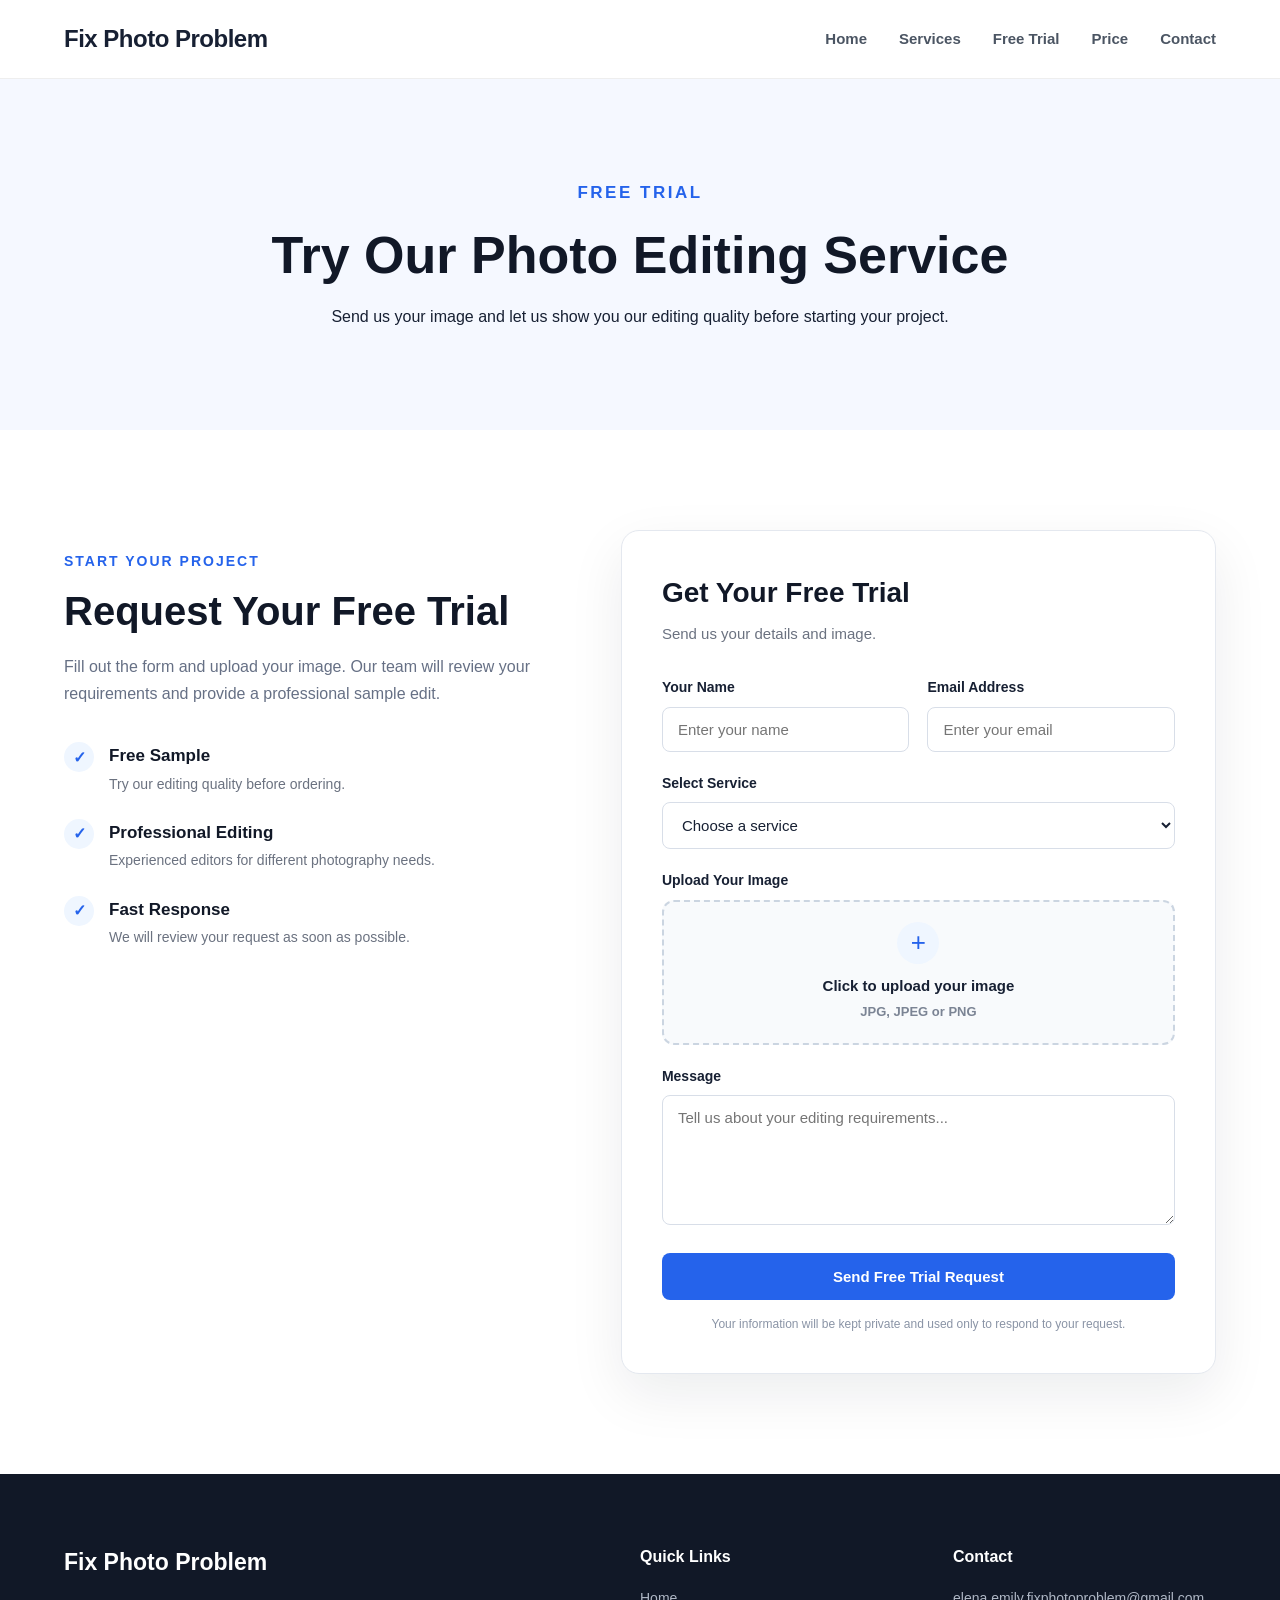
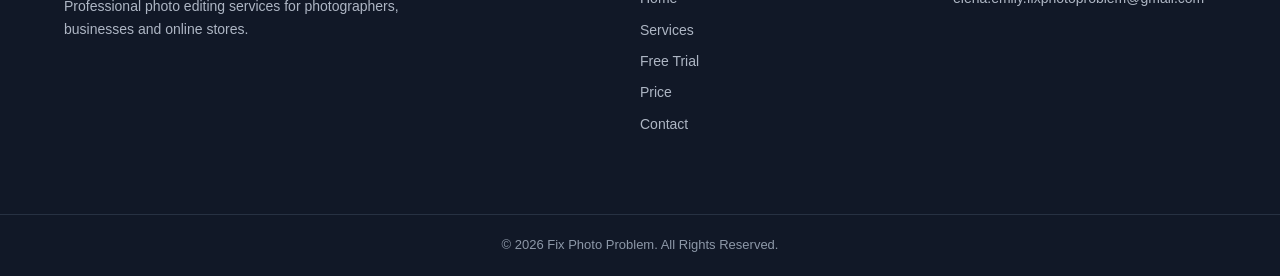
==== free-trial.html @ 63836fd4 "Update free-trial.html" ====
<!DOCTYPE html>
<html lang="en">

<head>
    <meta charset="UTF-8">
    <meta name="viewport" content="width=device-width, initial-scale=1.0">

    <title>Free Trial | Fix Photo Problem</title>

    <link rel="icon" type="image/png" href="images/favicon.png">

    <link rel="stylesheet" href="css/style.css">
</head>

<body>

<header class="header">

    <div class="container nav-container">

        <a href="index.html" class="logo">
            Fix Photo Problem
        </a>

        <nav class="navbar">

            <a href="index.html">Home</a>
            <a href="services.html">Services</a>
            <a href="free-trial.html">Free Trial</a>
            <a href="price.html">Price</a>
            <a href="contact.html">Contact</a>

        </nav>

    </div>

</header>


<!-- PAGE HERO -->

<section class="page-hero">

    <div class="container">

        <p class="small-title">
            FREE TRIAL
        </p>

        <h1>
            Try Our Photo Editing Service
        </h1>

        <p>
            Send us your image and let us show you our editing quality
            before starting your project.
        </p>

    </div>

</section>


<!-- FREE TRIAL -->

<section class="free-trial-section">

    <div class="container">

        <div class="free-trial-wrapper">


            <!-- LEFT SIDE -->

            <div class="trial-info">

                <p class="trial-label">
                    START YOUR PROJECT
                </p>

                <h2>
                    Request Your Free Trial
                </h2>

                <p class="trial-description">
                    Fill out the form and upload your image.
                    Our team will review your requirements and
                    provide a professional sample edit.
                </p>


                <div class="trial-benefit">

                    <div class="benefit-item">

                        <div class="benefit-icon">
                            ✓
                        </div>

                        <div>
                            <h3>Free Sample</h3>

                            <p>
                                Try our editing quality before ordering.
                            </p>
                        </div>

                    </div>


                    <div class="benefit-item">

                        <div class="benefit-icon">
                            ✓
                        </div>

                        <div>
                            <h3>Professional Editing</h3>

                            <p>
                                Experienced editors for different
                                photography needs.
                            </p>
                        </div>

                    </div>


                    <div class="benefit-item">

                        <div class="benefit-icon">
                            ✓
                        </div>

                        <div>
                            <h3>Fast Response</h3>

                            <p>
                                We will review your request as soon
                                as possible.
                            </p>
                        </div>

                    </div>

                </div>

            </div>


            <!-- FORM -->

            <div class="trial-form-card">

                <div class="form-header">

                    <h2>
                        Get Your Free Trial
                    </h2>

                    <p>
                        Send us your details and image.
                    </p>

                </div>


                <form
                    action="https://formsubmit.co/elena.emily.fixphotoproblem@gmail.com"
                    method="POST"
                    enctype="multipart/form-data"
                >

                    <!-- FORM SETTINGS -->

                    <input
                        type="hidden"
                        name="_subject"
                        value="New Free Trial Request - Fix Photo Problem"
                    >

                    <input
                        type="hidden"
                        name="_template"
                        value="table"
                    >


                    <div class="form-row">

                        <div class="form-group">

                            <label for="name">
                                Your Name
                            </label>

                            <input
                                type="text"
                                id="name"
                                name="name"
                                placeholder="Enter your name"
                                required
                            >

                        </div>


                        <div class="form-group">

                            <label for="email">
                                Email Address
                            </label>

                            <input
                                type="email"
                                id="email"
                                name="email"
                                placeholder="Enter your email"
                                required
                            >

                        </div>

                    </div>


                    <div class="form-group">

                        <label for="service">
                            Select Service
                        </label>

                        <select
                            id="service"
                            name="service"
                            required
                        >

                            <option value="">
                                Choose a service
                            </option>

                            <option value="Newborn Photo Editing Service">
                                Newborn Photo Editing Service
                            </option>

                            <option value="Maternity Photo Editing Service">
                                Maternity Photo Editing Service
                            </option>

                            <option value="Headshot Photo Editing Service">
                                Headshot Photo Editing Service
                            </option>

                            <option value="Product Photo Editing Service">
                                Product Photo Editing Service
                            </option>

                            <option value="Real Estate Photo Editing Service">
                                Real Estate Photo Editing Service
                            </option>

                            <option value="Ghost Mannequin Photo Editing Service">
                                Ghost Mannequin Photo Editing Service
                            </option>

                        </select>

                    </div>


                    <!-- IMAGE UPLOAD -->

                    <div class="form-group">

                        <label>
                            Upload Your Image
                        </label>

                        <div class="upload-box">

                            <input
                                type="file"
                                id="image"
                                name="attachment"
                                accept=".jpg,.jpeg,.png"
                                required
                            >

                            <label
                                for="image"
                                class="upload-label"
                            >

                                <span class="upload-icon">
                                    +
                                </span>

                                <strong>
                                    Click to upload your image
                                </strong>

                                <small>
                                    JPG, JPEG or PNG
                                </small>

                            </label>

                            <p
                                id="file-name"
                                style="margin-top: 8px; font-size: 13px; color: #2563eb;"
                            ></p>

                        </div>

                    </div>


                    <!-- MESSAGE -->

                    <div class="form-group">

                        <label for="message">
                            Message
                        </label>

                        <textarea
                            id="message"
                            name="message"
                            rows="5"
                            placeholder="Tell us about your editing requirements..."
                        ></textarea>

                    </div>


                    <!-- SUBMIT -->

                    <button
                        type="submit"
                        class="trial-submit-btn"
                    >
                        Send Free Trial Request
                    </button>


                    <p class="form-note">
                        Your information will be kept private and used
                        only to respond to your request.
                    </p>

                </form>

            </div>

        </div>

    </div>

</section>


<!-- FOOTER -->

<footer class="footer">

    <div class="container footer-content">


        <div>

            <h3>
                Fix Photo Problem
            </h3>

            <p>
                Professional photo editing services for photographers,
                businesses and online stores.
            </p>

        </div>


        <div>

            <h4>
                Quick Links
            </h4>

            <a href="index.html">Home</a>
            <a href="services.html">Services</a>
            <a href="free-trial.html">Free Trial</a>
            <a href="price.html">Price</a>
            <a href="contact.html">Contact</a>

        </div>


        <div>

            <h4>
                Contact
            </h4>

            <p>
                elena.emily.fixphotoproblem@gmail.com
            </p>

        </div>

    </div>


    <div class="copyright">

        © 2026 Fix Photo Problem. All Rights Reserved.

    </div>

</footer>


<!-- SHOW SELECTED FILE NAME -->

<script>

document.getElementById("image").addEventListener("change", function () {

    const fileName = document.getElementById("file-name");

    if (this.files.length > 0) {

        fileName.textContent =
            "Selected file: " + this.files[0].name;

    } else {

        fileName.textContent = "";

    }

});

</script>


</body>
</html>
---- css/style.css ----
/* ================================
   GLOBAL STYLES
================================ */

* {
    margin: 0;
    padding: 0;
    box-sizing: border-box;
}

html {
    scroll-behavior: smooth;
}

body {
    font-family: Arial, Helvetica, sans-serif;
    color: #172033;
    background: #ffffff;
    line-height: 1.6;
}

a {
    text-decoration: none;
    color: inherit;
}

img {
    max-width: 100%;
}

.container {
    width: 90%;
    max-width: 1200px;
    margin: auto;
}


/* ================================
   HEADER
================================ */

.header {
    background: #ffffff;
    border-bottom: 1px solid #eeeeee;
    position: sticky;
    top: 0;
    z-index: 1000;
}

.nav-container {
    min-height: 78px;
    display: flex;
    align-items: center;
    justify-content: space-between;
}

.logo {
    font-size: 24px;
    font-weight: 800;
    color: #172033;
    letter-spacing: -0.5px;
}

.logo img {
    height: 45px;
    width: auto;
    max-width: 180px;
    display: block;
    object-fit: contain;
}

.navbar {
    display: flex;
    align-items: center;
    gap: 32px;
}

.navbar a {
    font-size: 15px;
    font-weight: 600;
    color: #4b5563;
    transition: 0.3s ease;
}

.navbar a:hover {
    color: #2563eb;
}


/* ================================
   HOME HERO
================================ */

.hero {
    min-height: 650px;
    display: flex;
    align-items: center;
    justify-content: center;
    background:
        linear-gradient(
            90deg,
            #f5f8ff 0%,
            #ffffff 100%
        );
}

.hero-content {
    width: 100%;
    display: flex;
    align-items: center;
    justify-content: center;
    text-align: center;
}

.hero-text {
    width: 100%;
    max-width: 900px;
    margin: 0 auto;
}


/* PROFESSIONAL PHOTO EDITING SERVICE */

.small-title {
    color: #2563eb;
    font-size: 17px;
    font-weight: 800;
    letter-spacing: 2.5px;
    margin-bottom: 20px;
    text-align: center;
}


/* MAIN HEADING */

.hero h1 {
    font-size: 50px;
    line-height: 1.15;
    letter-spacing: -1px;
    margin-bottom: 25px;
    color: #111827;
}

.hero h1 span {
    display: block;
    color: #2563eb;
}


/* DESCRIPTION */

.hero-text > p:not(.small-title) {
    max-width: 720px;
    margin: 0 auto 35px;
    font-size: 17px;
    color: #667085;
}


/* HERO BUTTONS */

.hero-buttons {
    display: flex;
    justify-content: center;
    align-items: center;
    gap: 15px;
    flex-wrap: wrap;
}


/* ================================
   BUTTONS
================================ */

.btn {
    display: inline-block;
    padding: 14px 25px;
    border-radius: 8px;
    font-size: 15px;
    font-weight: 700;
    transition: all 0.3s ease;
}

.primary-btn {
    background: #2563eb;
    color: #ffffff;
}

.primary-btn:hover {
    background: #1d4ed8;
    transform: translateY(-2px);
}

.secondary-btn {
    background: #ffffff;
    color: #172033;
    border: 1px solid #d9dee8;
}

.secondary-btn:hover {
    border-color: #2563eb;
    color: #2563eb;
}

.white-btn {
    background: #ffffff;
    color: #172033;
}

.white-btn:hover {
    transform: translateY(-2px);
}


/* ================================
   SECTION HEADING
================================ */

.section-heading {
    text-align: center;
    max-width: 700px;
    margin: 0 auto 55px;
}

.section-heading p {
    color: #2563eb;
    font-size: 13px;
    font-weight: 800;
    letter-spacing: 2px;
    margin-bottom: 10px;
}

.section-heading h2 {
    font-size: 42px;
    line-height: 1.2;
    color: #111827;
    margin-bottom: 15px;
}

.section-heading span {
    color: #6b7280;
    font-size: 17px;
}


/* ================================
   SERVICES
================================ */

.services-section {
    padding: 100px 0;
    background: #ffffff;
}

.service-grid {
    display: grid;
    grid-template-columns: repeat(3, 1fr);
    gap: 25px;
}

.service-card {
    display: flex;
    align-items: center;
    gap: 22px;
    padding: 22px;
    border: 1px solid #e6e9ef;
    border-radius: 14px;
    background: #ffffff;
    transition: all 0.3s ease;
    min-height: 220px;
}

.service-card:hover {
    transform: translateY(-7px);
    border-color: #c9d8ff;
    box-shadow: 0 18px 45px rgba(30, 64, 175, 0.10);
}


/* SERVICE IMAGE */

.service-image {
    flex: 0 0 125px;
    width: 125px;
    height: 155px;
    overflow: hidden;
    border-radius: 10px;
    background: #f1f4f8;
}

.service-image img {
    width: 100%;
    height: 100%;
    display: block;
    object-fit: cover;
}


/* SERVICE CONTENT */

.service-info {
    flex: 1;
}

.service-number {
    display: none;
}

.service-card h3 {
    font-size: 21px;
    line-height: 1.3;
    margin-bottom: 13px;
    color: #111827;
}

.service-card p {
    color: #6b7280;
    font-size: 15px;
    line-height: 1.6;
    margin-bottom: 20px;
}

.service-link {
    color: #2563eb;
    font-size: 14px;
    font-weight: 700;
}

.service-link:hover {
    color: #1d4ed8;
}


/* ================================
   WHY CHOOSE US
================================ */

.why-section {
    padding: 100px 0;
    background: #f7f9fc;
}

.features-grid {
    display: grid;
    grid-template-columns: repeat(4, 1fr);
    gap: 20px;
}

.feature {
    background: #ffffff;
    padding: 30px;
    border-radius: 12px;
    border: 1px solid #e8ebf0;
}

.feature h3 {
    font-size: 19px;
    margin-bottom: 12px;
    color: #111827;
}

.feature p {
    color: #6b7280;
    font-size: 14px;
}


/* ================================
   FREE TRIAL CTA
================================ */

.trial-section {
    padding: 100px 0;
    background: #2563eb;
}

.trial-content {
    text-align: center;
    color: #ffffff;
}

.trial-content p {
    font-size: 13px;
    font-weight: 800;
    letter-spacing: 2px;
    margin-bottom: 12px;
}

.trial-content h2 {
    font-size: 43px;
    line-height: 1.2;
    margin-bottom: 15px;
}

.trial-content span {
    display: block;
    font-size: 17px;
    margin-bottom: 30px;
}


/* ================================
   FOOTER
================================ */

.footer {
    background: #111827;
    color: #ffffff;
}

.footer-content {
    padding: 70px 0;
    display: grid;
    grid-template-columns: 2fr 1fr 1fr;
    gap: 50px;
}

.footer h3 {
    font-size: 23px;
    margin-bottom: 15px;
}

.footer h4 {
    font-size: 16px;
    margin-bottom: 18px;
}

.footer p {
    color: #aeb6c4;
    font-size: 14px;
    max-width: 400px;
}

.footer a {
    display: block;
    color: #aeb6c4;
    font-size: 14px;
    margin-bottom: 9px;
    transition: 0.3s ease;
}

.footer a:hover {
    color: #ffffff;
}

.copyright {
    border-top: 1px solid #273142;
    text-align: center;
    padding: 20px;
    color: #8d98a8;
    font-size: 13px;
}


/* ================================
   PAGE HERO
================================ */

.page-hero {
    padding: 100px 0;
    text-align: center;
    background: #f5f8ff;
}

.page-hero h1 {
    max-width: 850px;
    margin: 0 auto 18px;
    font-size: 52px;
    line-height: 1.15;
    color: #111827;
}

.page-hero > p:last-child {
    max-width: 650px;
    margin: 0 auto;
    color: #667085;
    font-size: 17px;
}


/* ================================
   SERVICE DETAIL PAGE
================================ */

.service-detail-grid {
    display: grid;
    grid-template-columns: 1fr 1fr;
    gap: 60px;
    align-items: center;
}

.service-detail-content {
    max-width: 600px;
}

.service-detail-content h2 {
    font-size: 38px;
    line-height: 1.2;
    color: #111827;
    margin-bottom: 20px;
}

.service-detail-content p {
    color: #667085;
    font-size: 16px;
    line-height: 1.8;
    margin-bottom: 18px;
}

.service-detail-content .btn {
    margin-top: 12px;
}

.service-detail-image {
    width: 100%;
    background: #f1f4f8;
    overflow: hidden;
    border-radius: 16px;
}

.service-detail-image img {
    width: 100%;
    height: auto;
    display: block;
}


/* ================================
   BEFORE & AFTER SECTION
================================ */

.before-after-section {
    padding: 100px 0;
    background: #f7f9fc;
}

.before-after-grid {
    display: grid;
    grid-template-columns: 1fr 1fr;
    gap: 30px;
    max-width: 1000px;
    margin: 0 auto;
}

.before-after-card {
    background: #ffffff;
    border: 1px solid #e5e9f0;
    border-radius: 14px;
    overflow: hidden;
    text-align: center;
    transition: 0.3s ease;
}

.before-after-card:hover {
    transform: translateY(-5px);
    box-shadow: 0 15px 35px rgba(15, 23, 42, 0.08);
}

.before-after-image {
    width: 100%;
    background: #eef1f5;
    overflow: hidden;
}

.before-after-image img {
    width: 100%;
    display: block;
    object-fit: contain;
}

.before-after-card h3 {
    padding: 18px;
    font-size: 18px;
    color: #111827;
}


/* ================================
   FREE TRIAL PAGE
================================ */

.free-trial-section {
    padding: 100px 0;
    background: #ffffff;
}

.free-trial-wrapper {
    display: grid;
    grid-template-columns: 0.9fr 1.1fr;
    gap: 70px;
    align-items: start;
}


/* LEFT CONTENT */

.trial-info {
    padding-top: 20px;
}

.trial-label {
    color: #2563eb;
    font-size: 14px;
    font-weight: 800;
    letter-spacing: 2px;
    margin-bottom: 15px;
}

.trial-info h2 {
    font-size: 40px;
    line-height: 1.2;
    color: #111827;
    margin-bottom: 18px;
}

.trial-description {
    color: #667085;
    font-size: 16px;
    line-height: 1.7;
    max-width: 500px;
    margin-bottom: 35px;
}


/* BENEFITS */

.trial-benefit {
    display: flex;
    flex-direction: column;
    gap: 24px;
}

.benefit-item {
    display: flex;
    align-items: flex-start;
    gap: 15px;
}

.benefit-icon {
    width: 30px;
    height: 30px;
    min-width: 30px;
    display: flex;
    align-items: center;
    justify-content: center;
    background: #eff6ff;
    color: #2563eb;
    border-radius: 50%;
    font-weight: 800;
}

.benefit-item h3 {
    font-size: 17px;
    color: #111827;
    margin-bottom: 3px;
}

.benefit-item p {
    color: #6b7280;
    font-size: 14px;
}


/* FORM CARD */

.trial-form-card {
    background: #ffffff;
    border: 1px solid #e4e8ef;
    border-radius: 18px;
    padding: 40px;
    box-shadow: 0 20px 55px rgba(15, 23, 42, 0.08);
}

.form-header {
    margin-bottom: 30px;
}

.form-header h2 {
    font-size: 28px;
    color: #111827;
    margin-bottom: 7px;
}

.form-header p {
    color: #6b7280;
    font-size: 15px;
}


/* FORM ROW */

.form-row {
    display: grid;
    grid-template-columns: 1fr 1fr;
    gap: 18px;
}


/* FORM GROUP */

.form-group {
    margin-bottom: 20px;
}

.form-group label {
    display: block;
    font-size: 14px;
    font-weight: 700;
    color: #172033;
    margin-bottom: 8px;
}


/* INPUTS */

.form-group input[type="text"],
.form-group input[type="email"],
.form-group select,
.form-group textarea {
    width: 100%;
    padding: 13px 15px;
    border: 1px solid #d8dee8;
    border-radius: 8px;
    background: #ffffff;
    color: #172033;
    font-family: Arial, Helvetica, sans-serif;
    font-size: 15px;
    outline: none;
    transition: 0.25s ease;
}

.form-group input[type="text"]:focus,
.form-group input[type="email"]:focus,
.form-group select:focus,
.form-group textarea:focus {
    border-color: #2563eb;
    box-shadow: 0 0 0 3px rgba(37, 99, 235, 0.10);
}

.form-group textarea {
    resize: vertical;
    min-height: 130px;
}


/* UPLOAD BOX */

.upload-box {
    position: relative;
}

.upload-box input[type="file"] {
    position: absolute;
    width: 1px;
    height: 1px;
    opacity: 0;
}

.upload-label {
    width: 100%;
    min-height: 145px;
    border: 2px dashed #cbd5e1;
    border-radius: 12px;
    background: #f8fafc;
    display: flex !important;
    flex-direction: column;
    align-items: center;
    justify-content: center;
    text-align: center;
    cursor: pointer;
    transition: 0.25s ease;
}

.upload-label:hover {
    border-color: #2563eb;
    background: #f5f8ff;
}

.upload-icon {
    width: 42px;
    height: 42px;
    border-radius: 50%;
    background: #eff6ff;
    color: #2563eb;
    display: flex;
    align-items: center;
    justify-content: center;
    font-size: 26px;
    font-weight: 400;
    margin-bottom: 10px;
}

.upload-label strong {
    color: #172033;
    font-size: 15px;
    margin-bottom: 4px;
}

.upload-label small {
    color: #7b8494;
    font-size: 13px;
}


/* SUBMIT BUTTON */

.trial-submit-btn {
    width: 100%;
    padding: 15px 20px;
    border: none;
    border-radius: 8px;
    background: #2563eb;
    color: #ffffff;
    font-size: 15px;
    font-weight: 700;
    cursor: pointer;
    transition: 0.3s ease;
}

.trial-submit-btn:hover {
    background: #1d4ed8;
    transform: translateY(-2px);
}


/* FORM NOTE */

.form-note {
    text-align: center;
    margin-top: 15px;
    color: #8a94a6;
    font-size: 12px;
    line-height: 1.5;
}


/* ================================
   TABLET RESPONSIVE
================================ */

@media (max-width: 900px) {

    .navbar {
        gap: 15px;
    }

    .hero h1 {
        font-size: 44px;
    }

    .service-grid {
        grid-template-columns: repeat(2, 1fr);
    }

    .features-grid {
        grid-template-columns: repeat(2, 1fr);
    }

    .footer-content {
        grid-template-columns: 1fr 1fr;
    }


    /* SERVICE DETAIL */

    .service-detail-grid {
        grid-template-columns: 1fr;
        gap: 40px;
    }

    .service-detail-content {
        max-width: 100%;
    }

    .service-detail-image {
        height: 400px;
    }

    .before-after-grid {
        grid-template-columns: 1fr 1fr;
        max-width: 800px;
    }


    /* FREE TRIAL */

    .free-trial-wrapper {
        grid-template-columns: 1fr;
        gap: 45px;
    }

    .trial-info {
        padding-top: 0;
    }
}


/* ================================
   MOBILE RESPONSIVE
================================ */

@media (max-width: 650px) {

    /* HEADER */

    .nav-container {
        flex-direction: column;
        padding: 20px 0;
        gap: 15px;
    }

    .navbar {
        flex-wrap: wrap;
        justify-content: center;
        gap: 12px 18px;
    }


    /* HOME HERO */

    .hero {
        min-height: 560px;
        text-align: center;
    }

    .hero-content {
        text-align: center;
    }

    .hero-text {
        max-width: 100%;
    }

    .small-title {
        font-size: 14px;
        letter-spacing: 1.8px;
        line-height: 1.5;
    }

    .hero h1 {
        font-size: 36px;
        line-height: 1.15;
        letter-spacing: -0.5px;
    }

    .hero-text > p:not(.small-title) {
        font-size: 16px;
        line-height: 1.7;
    }

    .hero-buttons {
        justify-content: center;
    }


    /* SECTION */

    .section-heading {
        margin-bottom: 40px;
    }

    .section-heading h2 {
        font-size: 34px;
    }

    .section-heading span {
        font-size: 15px;
    }


    /* SERVICES */

    .services-section {
        padding: 70px 0;
    }

    .service-grid {
        grid-template-columns: 1fr;
    }

    .service-card {
        flex-direction: column;
        align-items: flex-start;
        padding: 20px;
        gap: 18px;
    }

    .service-image {
        width: 100%;
        height: 190px;
        flex: none;
    }

    .service-info {
        width: 100%;
    }

    .service-card h3 {
        font-size: 20px;
        line-height: 1.35;
    }

    .service-card p {
        font-size: 14px;
        line-height: 1.6;
    }


    /* FEATURES */

    .why-section {
        padding: 70px 0;
    }

    .features-grid {
        grid-template-columns: 1fr;
    }


    /* FREE TRIAL */

    .trial-section {
        padding: 70px 0;
    }

    .trial-content h2 {
        font-size: 34px;
    }

    .trial-content span {
        font-size: 15px;
    }


    /* FOOTER */

    .footer-content {
        grid-template-columns: 1fr;
        gap: 35px;
        padding: 55px 0;
    }


    /* PAGE HERO */

    .page-hero {
        padding: 70px 0;
    }

    .page-hero h1 {
        font-size: 36px;
    }

    .page-hero > p:last-child {
        font-size: 15px;
    }


    /* SERVICE DETAIL */

    .service-detail-grid {
        grid-template-columns: 1fr;
        gap: 30px;
    }

    .service-detail-content h2 {
        font-size: 30px;
    }

    .service-detail-content p {
        font-size: 15px;
        line-height: 1.7;
    }

    .service-detail-image {
        height: 300px;
        border-radius: 12px;
    }


    /* BEFORE & AFTER */

    .before-after-section {
        padding: 70px 0;
    }

    .before-after-grid {
        grid-template-columns: 1fr;
        gap: 20px;
    }

    .before-after-image {
        height: 280px;
    }

    .before-after-card h3 {
        padding: 15px;
        font-size: 17px;
    }


    /* FREE TRIAL PAGE */

    .free-trial-section {
        padding: 70px 0;
    }

    .trial-info h2 {
        font-size: 32px;
    }

     .form-row {
        grid-template-columns: 1fr;
        gap: 0;
    }

    .trial-form-card {
        padding: 25px;
        border-radius: 14px;
    }

    .form-header h2 {
        font-size: 24px;
    }

}


/* ================================
   PRICE CARDS
================================ */

.price-grid {
    display: grid;
    grid-template-columns: repeat(3, 1fr);
    gap: 25px;
    max-width: 1100px;
    margin: 0 auto;
}

.price-card {
    background: #ffffff;
    border: 1px solid #e6e9ef;
    border-radius: 14px;
    padding: 30px;
    transition: all 0.3s ease;
}

.price-card:hover {
    transform: translateY(-7px);
    border-color: #c9d8ff;
    box-shadow: 0 18px 45px rgba(30, 64, 175, 0.10);
}

.price-card h3 {
    font-size: 24px;
    color: #111827;
    margin-bottom: 15px;
}

.price-label {
    color: #6b7280;
    font-size: 14px;
    margin-bottom: 3px;
}

.price {
    display: flex;
    align-items: baseline;
    gap: 8px;
    margin-bottom: 22px;
}

.price strong {
    font-size: 38px;
    line-height: 1;
    color: #2563eb;
}

.price span {
    color: #6b7280;
    font-size: 14px;
}

.price-btn {
    display: block;
    width: 100%;
    padding: 13px 20px;
    margin-bottom: 25px;
    border-radius: 8px;
    background: #2563eb;
    color: #ffffff;
    text-align: center;
    font-size: 15px;
    font-weight: 700;
    transition: 0.3s ease;
}

.price-btn:hover {
    background: #1d4ed8;
    transform: translateY(-2px);
}

.price-card ul {
    margin: 0;
    padding: 0;
    list-style: none;
}

.price-card li {
    position: relative;
    padding-left: 20px;
    margin-bottom: 12px;
    color: #667085;
    font-size: 14px;
    line-height: 1.5;
}

.price-card li::before {
    content: "✓";
    position: absolute;
    left: 0;
    color: #2563eb;
    font-weight: 700;
}


/* ================================
   PRICE RESPONSIVE
================================ */

@media (max-width: 900px) {

    .price-grid {
        grid-template-columns: repeat(2, 1fr);
    }

}


@media (max-width: 650px) {

    .price-grid {
        grid-template-columns: 1fr;
    }

    .price-card {
        padding: 25px;
    }

}

/* ================================
   CONTACT PAGE
================================ */

.contact-section {
    padding: 100px 0;
    background: #ffffff;
}

.contact-wrapper {
    display: grid;
    grid-template-columns: 1fr 1fr;
    gap: 70px;
    align-items: center;
}

.contact-info {
    max-width: 600px;
}

.contact-label,
.contact-card-label {
    color: #2563eb;
    font-size: 14px;
    font-weight: 800;
    letter-spacing: 2px;
    margin-bottom: 15px;
}

.contact-info h2 {
    font-size: 42px;
    line-height: 1.2;
    color: #111827;
    margin-bottom: 20px;
}

.contact-description {
    color: #667085;
    font-size: 16px;
    line-height: 1.8;
    margin-bottom: 18px;
}

.contact-box {
    display: flex;
    align-items: flex-start;
    gap: 15px;
    margin-top: 28px;
}

.contact-icon {
    width: 42px;
    height: 42px;
    min-width: 42px;
    border-radius: 50%;
    background: #eff6ff;
    color: #2563eb;
    display: flex;
    align-items: center;
    justify-content: center;
    font-weight: 700;
}

.contact-box h3 {
    font-size: 17px;
    color: #111827;
    margin-bottom: 4px;
}

.contact-box p,
.contact-box a {
    color: #667085;
    font-size: 14px;
    line-height: 1.6;
}

.contact-box a:hover {
    color: #2563eb;
}


/* CONTACT CARD */

.contact-card {
    padding: 45px;
    border: 1px solid #e4e8ef;
    border-radius: 18px;
    background: #ffffff;
    box-shadow: 0 20px 55px rgba(15, 23, 42, 0.08);
}

.contact-card h2 {
    font-size: 32px;
    line-height: 1.25;
    color: #111827;
    margin-bottom: 18px;
}

.contact-card > p {
    color: #667085;
    font-size: 15px;
    line-height: 1.7;
    margin-bottom: 18px;
}

.contact-email-btn {
    display: block;
    width: 100%;
    padding: 14px 20px;
    margin-top: 25px;
    border-radius: 8px;
    background: #2563eb;
    color: #ffffff;
    text-align: center;
    font-size: 15px;
    font-weight: 700;
    transition: 0.3s ease;
}

.contact-email-btn:hover {
    background: #1d4ed8;
    transform: translateY(-2px);
}

.contact-trial-btn {
    display: block;
    width: 100%;
    padding: 13px 20px;
    margin-top: 12px;
    border-radius: 8px;
    border: 1px solid #d9dee8;
    color: #172033;
    text-align: center;
    font-size: 15px;
    font-weight: 700;
    transition: 0.3s ease;
}

.contact-trial-btn:hover {
    border-color: #2563eb;
    color: #2563eb;
}

.contact-note {
    margin-top: 25px;
    padding-top: 20px;
    border-top: 1px solid #e8ebf0;
}

.contact-note strong {
    display: block;
    color: #111827;
    font-size: 14px;
    margin-bottom: 3px;
}

.contact-note span {
    color: #7b8494;
    font-size: 13px;
}


/* CONTACT BENEFITS */

.contact-benefits {
    padding: 100px 0;
    background: #f7f9fc;
}


/* MOBILE */

@media (max-width: 900px) {

    .contact-wrapper {
        grid-template-columns: 1fr;
        gap: 45px;
    }

    .contact-info {
        max-width: 100%;
    }

}


@media (max-width: 650px) {

    .contact-section {
        padding: 70px 0;
    }

    .contact-info h2 {
        font-size: 32px;
    }

    .contact-card {
        padding: 28px;
    }

    .contact-card h2 {
        font-size: 27px;
    }

}
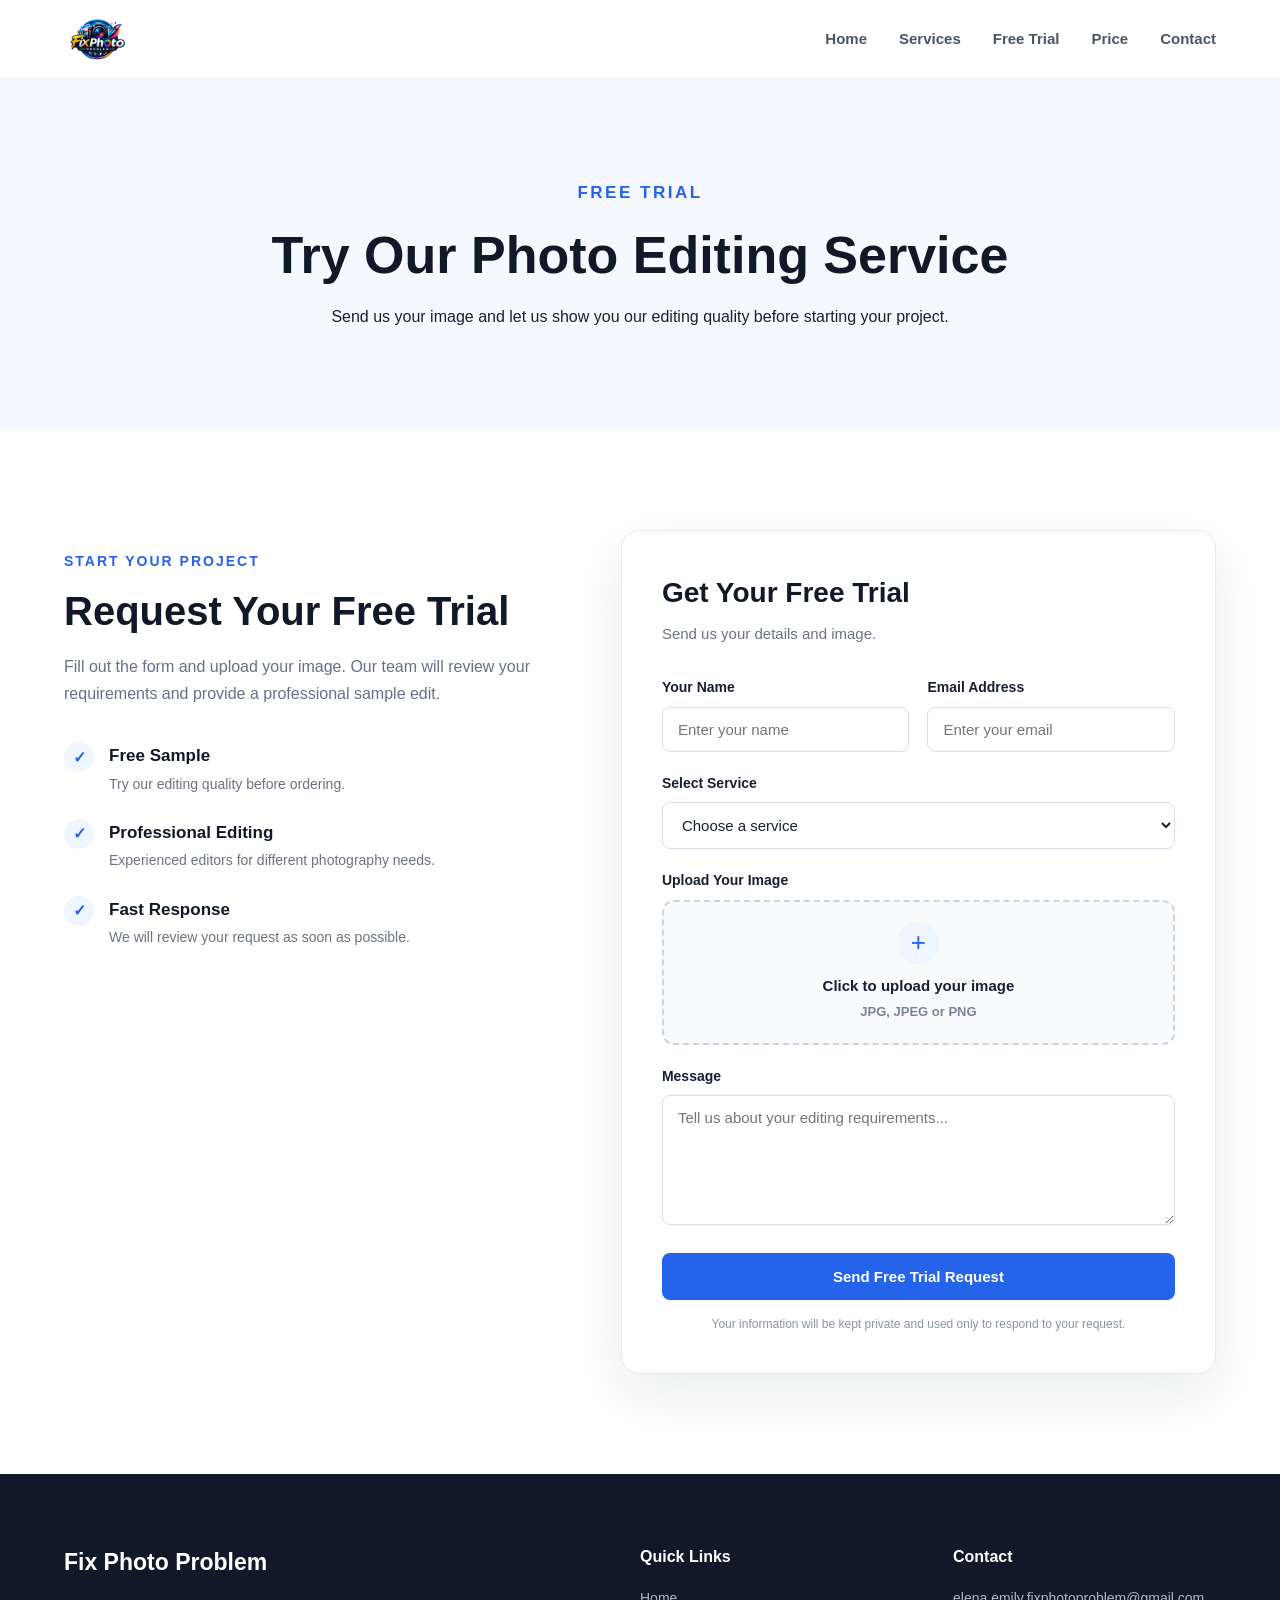
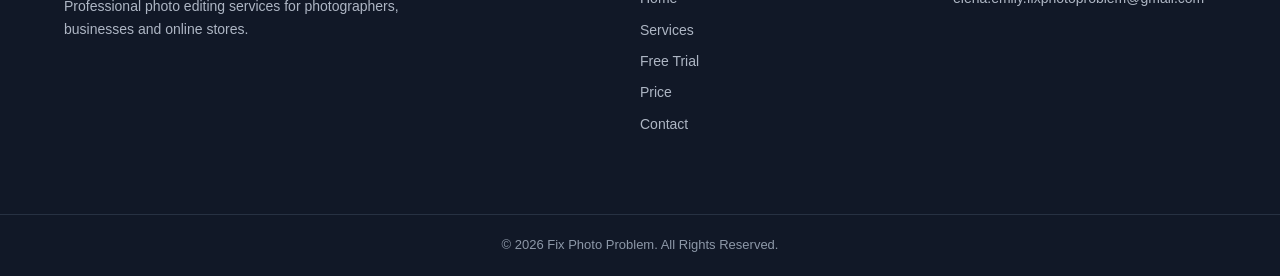
==== commit fdfc7c14: "Update free-trial.html" ====
--- a/free-trial.html
+++ b/free-trial.html
@@ -19,7 +19,7 @@
     <div class="container nav-container">
 
         <a href="index.html" class="logo">
-            Fix Photo Problem
+            <img src="images/logo.png" alt="Fix Photo Problem">
         </a>
 
         <nav class="navbar">
